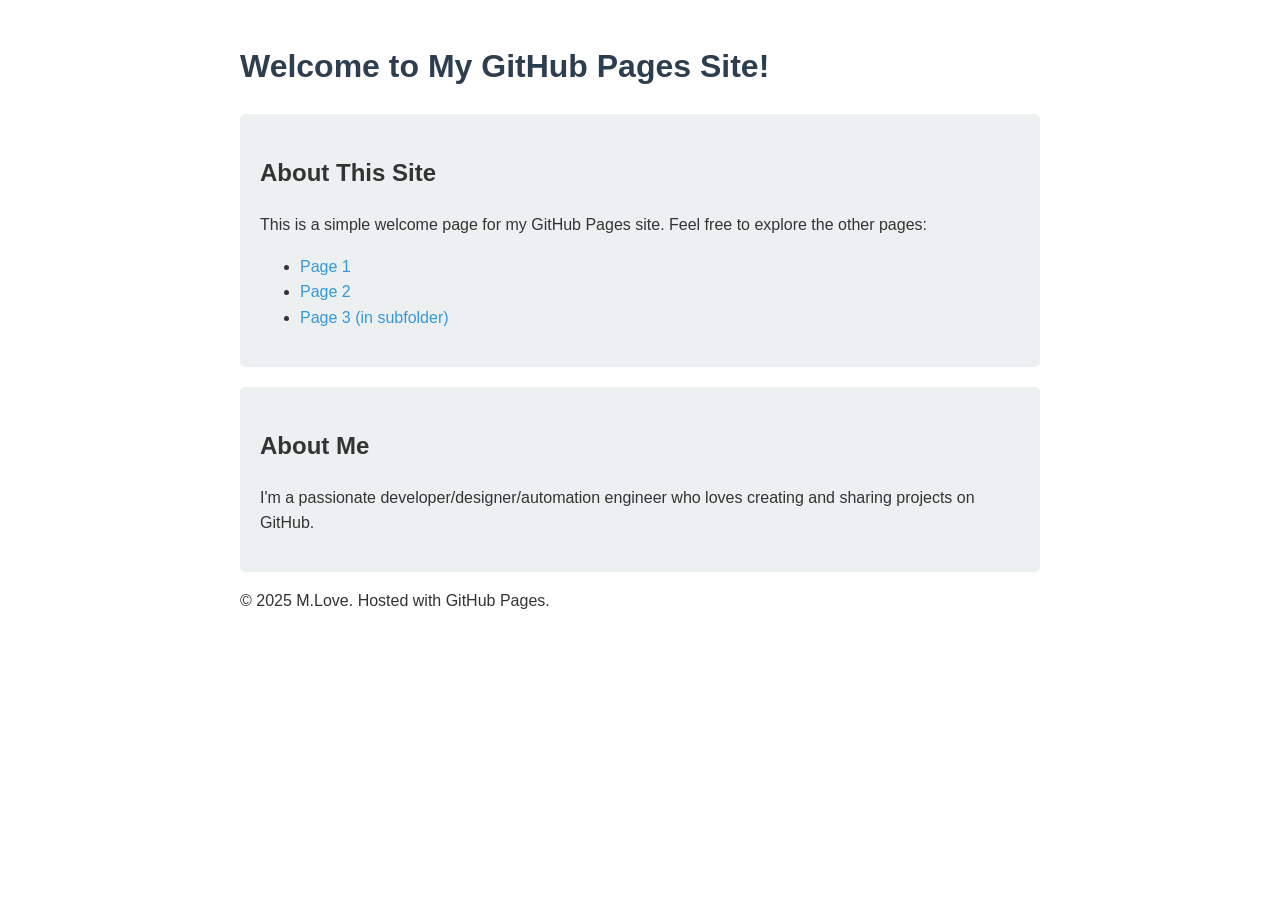
==== index.html @ 967da993 "add index.html" ====
<!DOCTYPE html>
<html lang="en">
<head>
    <meta charset="UTF-8">
    <meta name="viewport" content="width=device-width, initial-scale=1.0">
    <title>Welcome to My GitHub Pages Site</title>
    <style>
        body {
            font-family: Arial, sans-serif;
            line-height: 1.6;
            color: #333;
            max-width: 800px;
            margin: 0 auto;
            padding: 20px;
        }
        h1 {
            color: #2c3e50;
        }
        .container {
            background-color: #ecf0f1;
            border-radius: 5px;
            padding: 20px;
            margin-top: 20px;
        }
        a {
            color: #3498db;
            text-decoration: none;
        }
        a:hover {
            text-decoration: underline;
        }
    </style>
</head>
<body>
    <h1>Welcome to My GitHub Pages Site!</h1>

    <div class="container">
        <h2>About This Site</h2>
        <p>This is a simple welcome page for my GitHub Pages site. Feel free to explore the other pages:</p>
        <ul>
            <li><a href="page1.html">Page 1</a></li>
            <li><a href="page2.html">Page 2</a></li>
            <li><a href="subfolder/page3.html">Page 3 (in subfolder)</a></li>
        </ul>
    </div>

    <div class="container">
        <h2>About Me</h2>
        <p>I'm a passionate developer/designer/automation engineer who loves creating and sharing projects on GitHub.</p>
    </div>

    <footer>
        <p>&copy; 2025 M.Love. Hosted with GitHub Pages.</p>
    </footer>
</body>
</html>
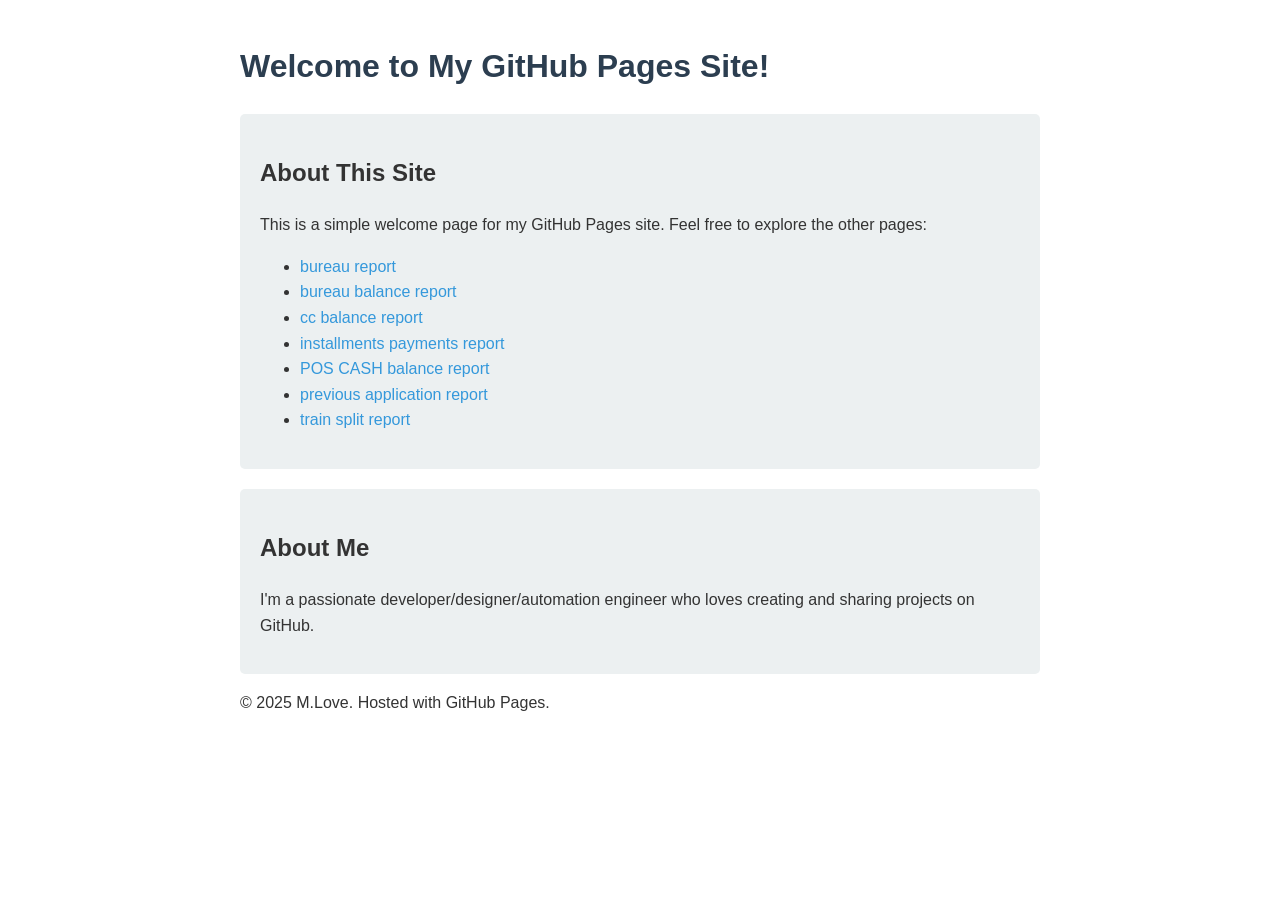
==== commit f1720e28: "testing123" ====
--- a/index.html
+++ b/index.html
@@ -38,9 +38,13 @@
         <h2>About This Site</h2>
         <p>This is a simple welcome page for my GitHub Pages site. Feel free to explore the other pages:</p>
         <ul>
-            <li><a href="page1.html">Page 1</a></li>
-            <li><a href="page2.html">Page 2</a></li>
-            <li><a href="subfolder/page3.html">Page 3 (in subfolder)</a></li>
+            <li><a href="TC3_4/bureau_report.html">bureau report</a></li>
+            <li><a href="TC3_4/bureau_balance_report.html">bureau balance report</a></li>
+            <li><a href="TC3_4/credit_card_balance_report.html">cc balance report</a></li>
+            <li><a href="TC3_4/installments_payments_report.html">installments payments report</a></li>
+            <li><a href="TC3_4/POS_CASH_balance_report.html">POS CASH balance report</a></li>
+            <li><a href="TC3_4/previous_application_report.html">previous application report</a></li>
+            <li><a href="TC3_4/train_report.html">train split report</a></li>
         </ul>
     </div>
 
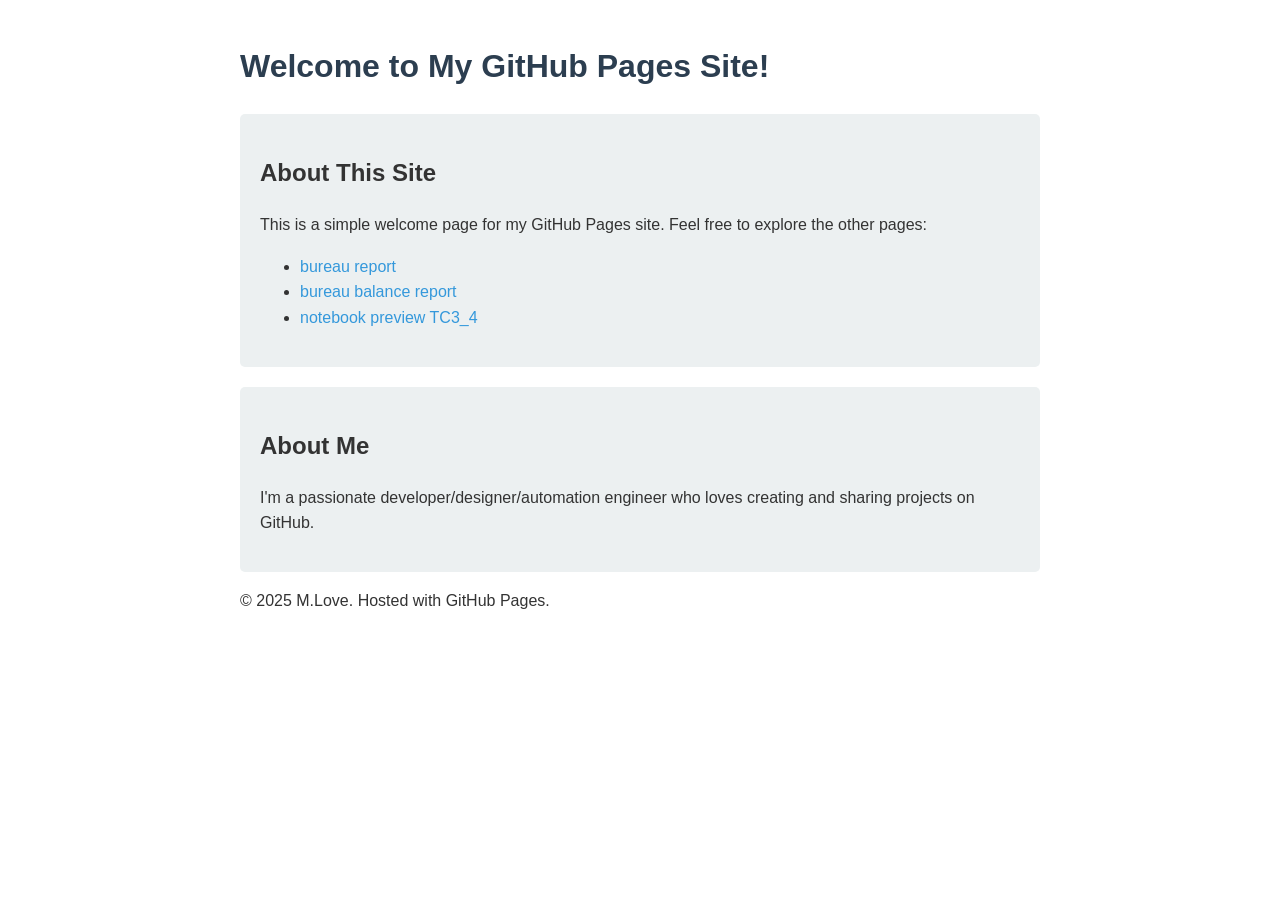
==== commit b07b702f: "Update index.html" ====
--- a/index.html
+++ b/index.html
@@ -40,11 +40,7 @@
         <ul>
             <li><a href="TC3_4/bureau_report.html">bureau report</a></li>
             <li><a href="TC3_4/bureau_balance_report.html">bureau balance report</a></li>
-            <li><a href="TC3_4/credit_card_balance_report.html">cc balance report</a></li>
-            <li><a href="TC3_4/installments_payments_report.html">installments payments report</a></li>
-            <li><a href="TC3_4/POS_CASH_balance_report.html">POS CASH balance report</a></li>
-            <li><a href="TC3_4/previous_application_report.html">previous application report</a></li>
-            <li><a href="TC3_4/train_report.html">train split report</a></li>
+            <li><a href="TC3_4/credit_risk.ipynb.html">notebook preview TC3_4</a></li>
         </ul>
     </div>
 
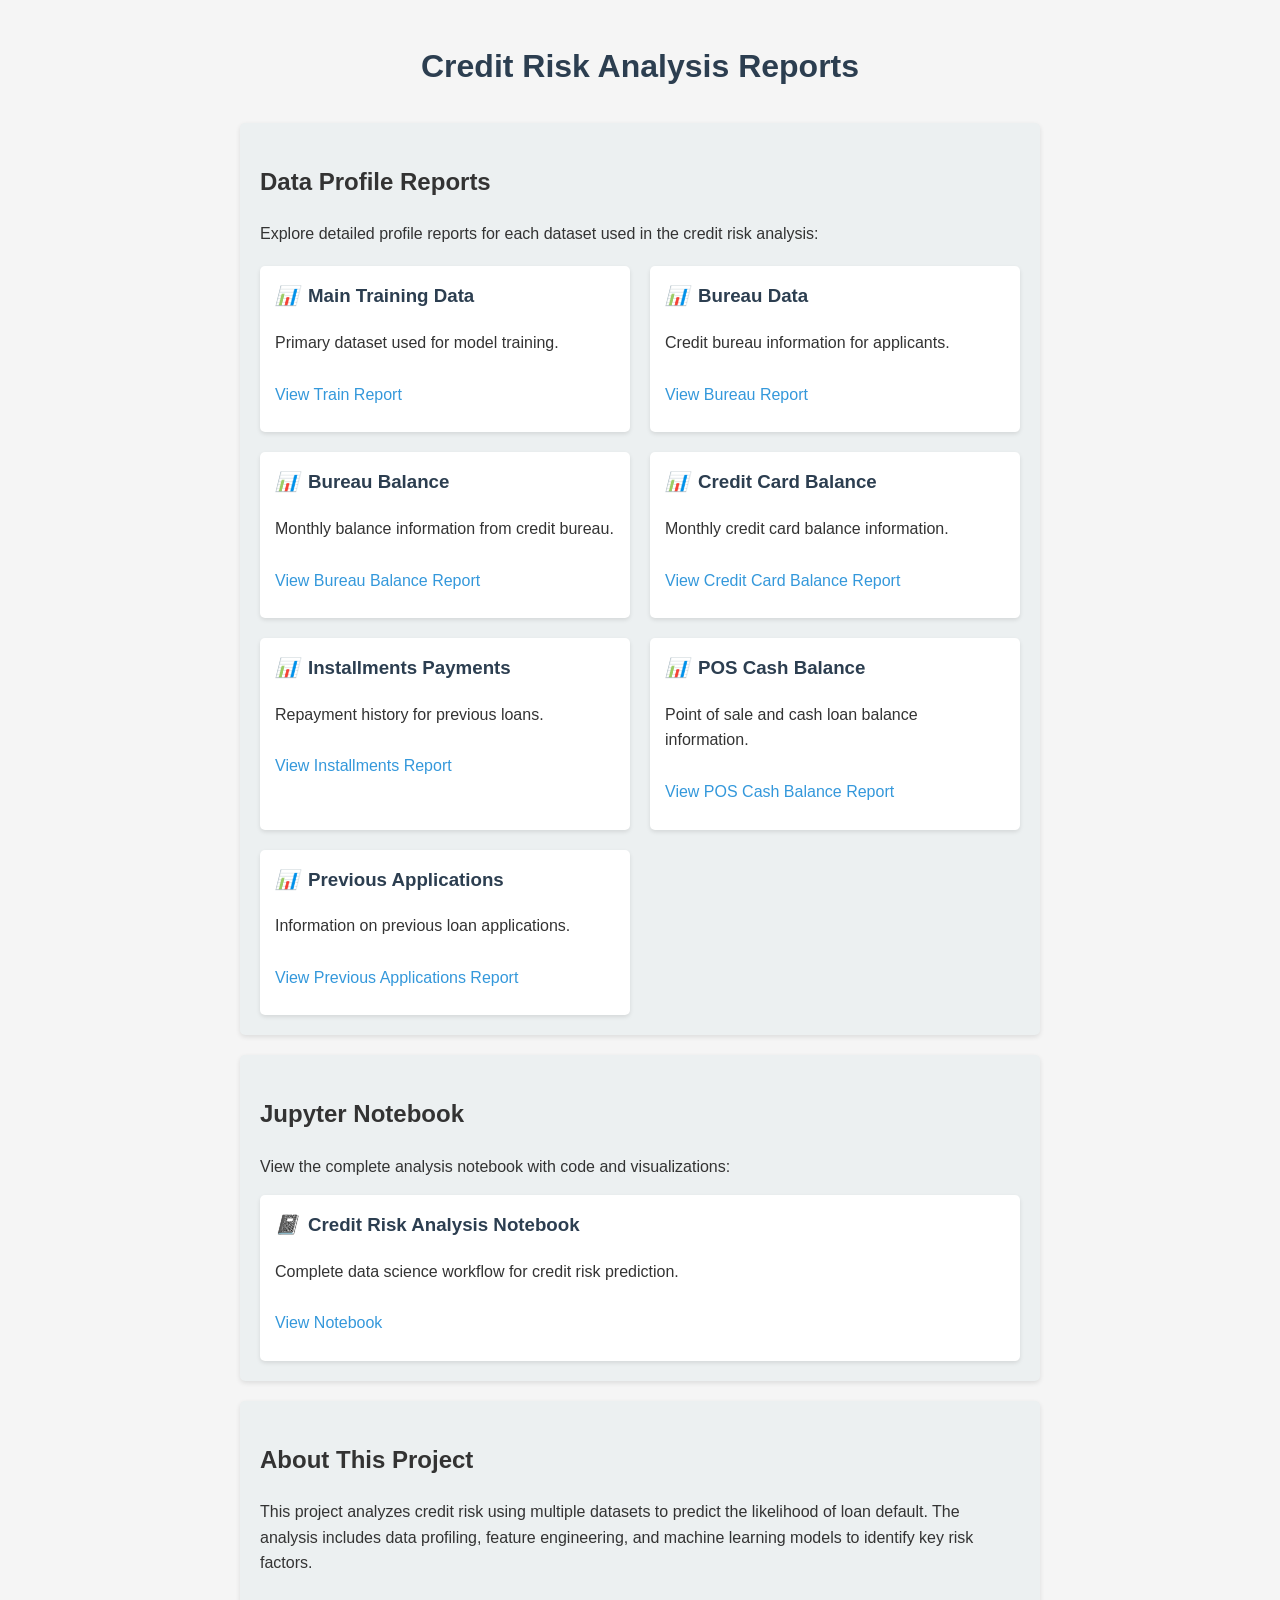
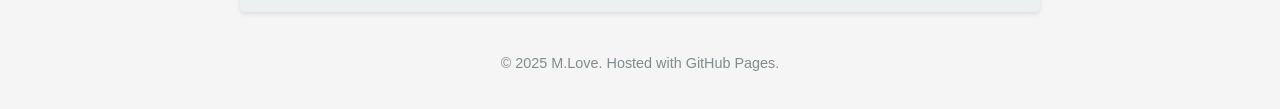
==== commit 9f1b4612: "Update index.html" ====
--- a/index.html
+++ b/index.html
@@ -3,7 +3,7 @@
 <head>
     <meta charset="UTF-8">
     <meta name="viewport" content="width=device-width, initial-scale=1.0">
-    <title>Welcome to My GitHub Pages Site</title>
+    <title>Credit Risk Analysis Reports</title>
     <style>
         body {
             font-family: Arial, sans-serif;
@@ -12,41 +12,127 @@
             max-width: 800px;
             margin: 0 auto;
             padding: 20px;
+            background-color: #f5f5f5;
         }
         h1 {
             color: #2c3e50;
+            text-align: center;
+            margin-bottom: 30px;
         }
         .container {
             background-color: #ecf0f1;
             border-radius: 5px;
             padding: 20px;
             margin-top: 20px;
+            box-shadow: 0 2px 5px rgba(0,0,0,0.1);
+        }
+        .reports-grid {
+            display: grid;
+            grid-template-columns: repeat(auto-fill, minmax(300px, 1fr));
+            gap: 20px;
+            margin-top: 20px;
+        }
+        .report-card {
+            background-color: white;
+            border-radius: 5px;
+            padding: 15px;
+            box-shadow: 0 2px 4px rgba(0,0,0,0.1);
+            transition: transform 0.2s, box-shadow 0.2s;
+        }
+        .report-card:hover {
+            transform: translateY(-5px);
+            box-shadow: 0 5px 15px rgba(0,0,0,0.1);
+        }
+        .report-card h3 {
+            margin-top: 0;
+            color: #2c3e50;
+        }
+        .report-icon {
+            margin-right: 10px;
+            color: #3498db;
         }
         a {
             color: #3498db;
             text-decoration: none;
+            display: block;
+            padding: 10px 0;
         }
         a:hover {
             text-decoration: underline;
         }
+        footer {
+            margin-top: 40px;
+            text-align: center;
+            font-size: 0.9em;
+            color: #7f8c8d;
+        }
     </style>
 </head>
 <body>
-    <h1>Welcome to My GitHub Pages Site!</h1>
+    <h1>Credit Risk Analysis Reports</h1>
 
     <div class="container">
-        <h2>About This Site</h2>
-        <p>This is a simple welcome page for my GitHub Pages site. Feel free to explore the other pages:</p>
-        <ul>
-            <li><a href="TC3_4/bureau_report.html">bureau report</a></li>
-            <li><a href="TC3_4/bureau_balance_report.html">bureau balance report</a></li>
-            <li><a href="TC3_4/credit_risk.ipynb.html">notebook preview TC3_4</a></li>
-        </ul>
+        <h2>Data Profile Reports</h2>
+        <p>Explore detailed profile reports for each dataset used in the credit risk analysis:</p>
+        
+        <div class="reports-grid">
+            <div class="report-card">
+                <h3><i class="report-icon">📊</i>Main Training Data</h3>
+                <p>Primary dataset used for model training.</p>
+                <a href="train_report.html">View Train Report</a>
+            </div>
+            
+            <div class="report-card">
+                <h3><i class="report-icon">📊</i>Bureau Data</h3>
+                <p>Credit bureau information for applicants.</p>
+                <a href="bureau_report.html">View Bureau Report</a>
+            </div>
+            
+            <div class="report-card">
+                <h3><i class="report-icon">📊</i>Bureau Balance</h3>
+                <p>Monthly balance information from credit bureau.</p>
+                <a href="bureau_balance_report.html">View Bureau Balance Report</a>
+            </div>
+            
+            <div class="report-card">
+                <h3><i class="report-icon">📊</i>Credit Card Balance</h3>
+                <p>Monthly credit card balance information.</p>
+                <a href="credit_card_balance_report.html">View Credit Card Balance Report</a>
+            </div>
+            
+            <div class="report-card">
+                <h3><i class="report-icon">📊</i>Installments Payments</h3>
+                <p>Repayment history for previous loans.</p>
+                <a href="installments_payments_report.html">View Installments Report</a>
+            </div>
+            
+            <div class="report-card">
+                <h3><i class="report-icon">📊</i>POS Cash Balance</h3>
+                <p>Point of sale and cash loan balance information.</p>
+                <a href="POS_CASH_balance_report.html">View POS Cash Balance Report</a>
+            </div>
+            
+            <div class="report-card">
+                <h3><i class="report-icon">📊</i>Previous Applications</h3>
+                <p>Information on previous loan applications.</p>
+                <a href="previous_application_report.html">View Previous Applications Report</a>
+            </div>
+        </div>
     </div>
 
     <div class="container">
-        <h2>About Me</h2>
-        <p>I'm a passionate developer/designer/automation engineer who loves creating and sharing projects on GitHub.</p>
+        <h2>Jupyter Notebook</h2>
+        <p>View the complete analysis notebook with code and visualizations:</p>
+        <div class="report-card">
+            <h3><i class="report-icon">📓</i>Credit Risk Analysis Notebook</h3>
+            <p>Complete data science workflow for credit risk prediction.</p>
+            <a href="credit_risk.html">View Notebook</a>
+        </div>
+    </div>
+
+    <div class="container">
+        <h2>About This Project</h2>
+        <p>This project analyzes credit risk using multiple datasets to predict the likelihood of loan default. The analysis includes data profiling, feature engineering, and machine learning models to identify key risk factors.</p>
     </div>
 
     <footer>
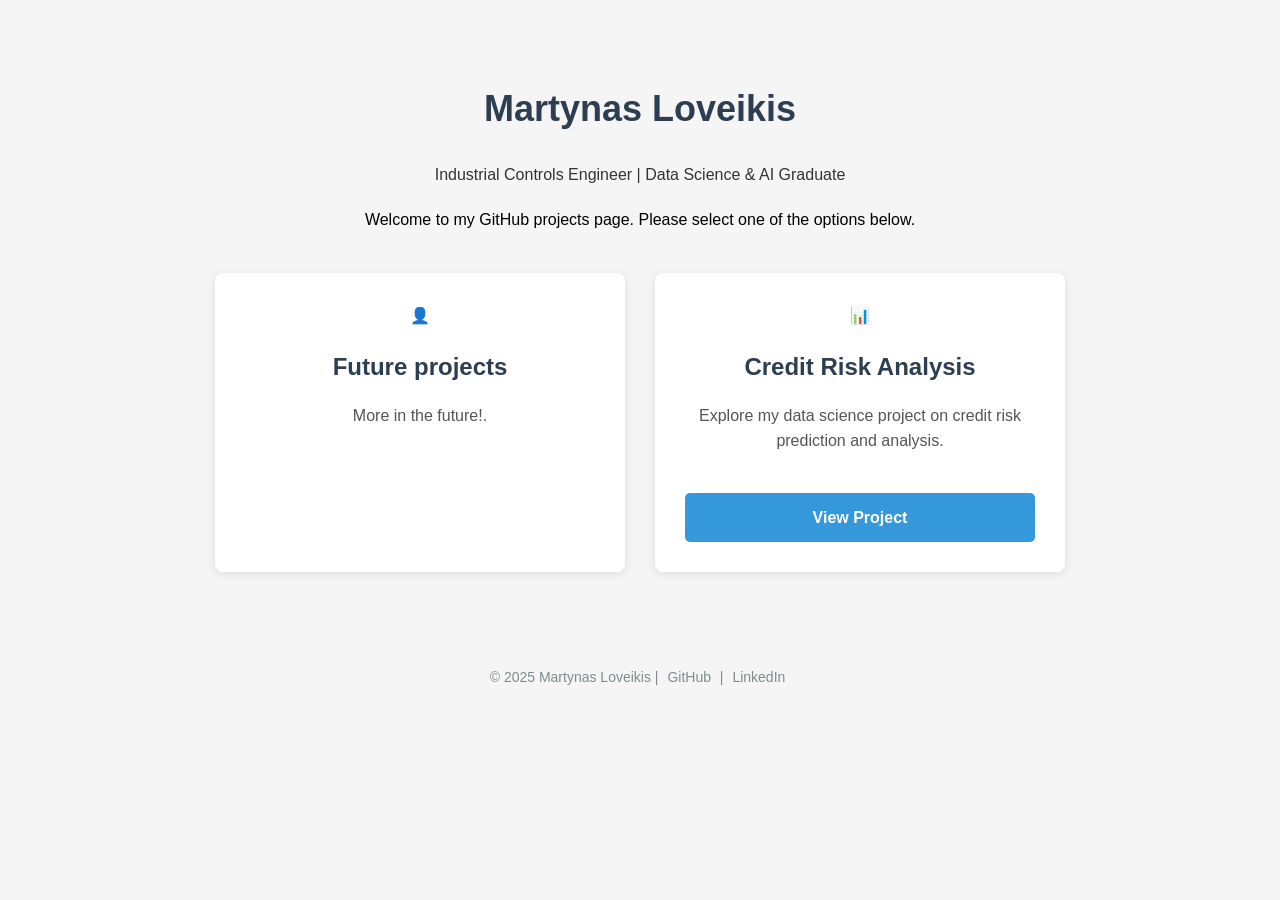
==== commit 53181916: "add starter page with browsing" ====
--- a/index.html
+++ b/index.html
@@ -1,142 +1,131 @@
-<!DOCTYPE html>
-<html lang="en">
-<head>
-    <meta charset="UTF-8">
-    <meta name="viewport" content="width=device-width, initial-scale=1.0">
-    <title>Credit Risk Analysis Reports</title>
-    <style>
-        body {
-            font-family: Arial, sans-serif;
-            line-height: 1.6;
-            color: #333;
-            max-width: 800px;
-            margin: 0 auto;
-            padding: 20px;
-            background-color: #f5f5f5;
-        }
-        h1 {
-            color: #2c3e50;
-            text-align: center;
-            margin-bottom: 30px;
-        }
-        .container {
-            background-color: #ecf0f1;
-            border-radius: 5px;
-            padding: 20px;
-            margin-top: 20px;
-            box-shadow: 0 2px 5px rgba(0,0,0,0.1);
-        }
-        .reports-grid {
-            display: grid;
-            grid-template-columns: repeat(auto-fill, minmax(300px, 1fr));
-            gap: 20px;
-            margin-top: 20px;
-        }
-        .report-card {
-            background-color: white;
-            border-radius: 5px;
-            padding: 15px;
-            box-shadow: 0 2px 4px rgba(0,0,0,0.1);
-            transition: transform 0.2s, box-shadow 0.2s;
-        }
-        .report-card:hover {
-            transform: translateY(-5px);
-            box-shadow: 0 5px 15px rgba(0,0,0,0.1);
-        }
-        .report-card h3 {
-            margin-top: 0;
-            color: #2c3e50;
-        }
-        .report-icon {
-            margin-right: 10px;
-            color: #3498db;
-        }
-        a {
-            color: #3498db;
-            text-decoration: none;
-            display: block;
-            padding: 10px 0;
-        }
-        a:hover {
-            text-decoration: underline;
-        }
-        footer {
-            margin-top: 40px;
-            text-align: center;
-            font-size: 0.9em;
-            color: #7f8c8d;
-        }
-    </style>
-</head>
-<body>
-    <h1>Credit Risk Analysis Reports</h1>
-
-    <div class="container">
-        <h2>Data Profile Reports</h2>
-        <p>Explore detailed profile reports for each dataset used in the credit risk analysis:</p>
-        
-        <div class="reports-grid">
-            <div class="report-card">
-                <h3><i class="report-icon">📊</i>Main Training Data</h3>
-                <p>Primary dataset used for model training.</p>
-                <a href="train_report.html">View Train Report</a>
-            </div>
-            
-            <div class="report-card">
-                <h3><i class="report-icon">📊</i>Bureau Data</h3>
-                <p>Credit bureau information for applicants.</p>
-                <a href="bureau_report.html">View Bureau Report</a>
-            </div>
-            
-            <div class="report-card">
-                <h3><i class="report-icon">📊</i>Bureau Balance</h3>
-                <p>Monthly balance information from credit bureau.</p>
-                <a href="bureau_balance_report.html">View Bureau Balance Report</a>
-            </div>
-            
-            <div class="report-card">
-                <h3><i class="report-icon">📊</i>Credit Card Balance</h3>
-                <p>Monthly credit card balance information.</p>
-                <a href="credit_card_balance_report.html">View Credit Card Balance Report</a>
-            </div>
-            
-            <div class="report-card">
-                <h3><i class="report-icon">📊</i>Installments Payments</h3>
-                <p>Repayment history for previous loans.</p>
-                <a href="installments_payments_report.html">View Installments Report</a>
-            </div>
-            
-            <div class="report-card">
-                <h3><i class="report-icon">📊</i>POS Cash Balance</h3>
-                <p>Point of sale and cash loan balance information.</p>
-                <a href="POS_CASH_balance_report.html">View POS Cash Balance Report</a>
-            </div>
-            
-            <div class="report-card">
-                <h3><i class="report-icon">📊</i>Previous Applications</h3>
-                <p>Information on previous loan applications.</p>
-                <a href="previous_application_report.html">View Previous Applications Report</a>
-            </div>
-        </div>
-    </div>
-
-    <div class="container">
-        <h2>Jupyter Notebook</h2>
-        <p>View the complete analysis notebook with code and visualizations:</p>
-        <div class="report-card">
-            <h3><i class="report-icon">📓</i>Credit Risk Analysis Notebook</h3>
-            <p>Complete data science workflow for credit risk prediction.</p>
-            <a href="credit_risk.html">View Notebook</a>
-        </div>
-    </div>
-
-    <div class="container">
-        <h2>About This Project</h2>
-        <p>This project analyzes credit risk using multiple datasets to predict the likelihood of loan default. The analysis includes data profiling, feature engineering, and machine learning models to identify key risk factors.</p>
-    </div>
-
-    <footer>
-        <p>&copy; 2025 M.Love. Hosted with GitHub Pages.</p>
-    </footer>
-</body>
-</html>
+<!DOCTYPE html>
+<html lang="en">
+<head>
+    <meta charset="UTF-8">
+    <meta name="viewport" content="width=device-width, initial-scale=1.0">
+    <title>Martynas Loveikis</title>
+    <style>
+        body {
+            font-family: Arial, sans-serif;
+            line-height: 1.6;
+            margin: 0;
+            padding: 0;
+            background-color: #f5f5f5;
+            text-align: center;
+        }
+
+        h1 {
+            color: #2c3e50;
+            margin-top: 80px;
+            font-size: 36px;
+        }
+
+        .subtitle {
+            color: #333;
+            margin-bottom: 20px;
+        }
+
+        .intro {
+            margin: 20px auto;
+            max-width: 800px;
+        }
+
+        .project-grid {
+            display: flex;
+            justify-content: center;
+            gap: 30px;
+            margin: 40px auto;
+            max-width: 1000px;
+        }
+
+        .project-card {
+            background-color: white;
+            border-radius: 8px;
+            padding: 30px;
+            width: 350px;
+            box-shadow: 0 2px 10px rgba(0,0,0,0.1);
+            text-align: center;
+        }
+
+        .project-icon {
+            width: 80px;
+            height: 80px;
+            margin-bottom: 20px;
+        }
+
+        .project-title {
+            font-size: 24px;
+            color: #2c3e50;
+            margin-bottom: 15px;
+        }
+
+        .project-description {
+            color: #555;
+            margin-bottom: 30px;
+            min-height: 60px;
+        }
+
+        .view-button {
+            display: block;
+            background-color: #3498db;
+            color: white;
+            text-decoration: none;
+            padding: 12px 0;
+            border-radius: 5px;
+            font-weight: bold;
+            transition: background-color 0.3s;
+        }
+
+        .view-button:hover {
+            background-color: #2980b9;
+        }
+
+        footer {
+            margin-top: 60px;
+            padding: 20px;
+            color: #7f8c8d;
+            font-size: 14px;
+        }
+
+        footer a {
+            color: #7f8c8d;
+            text-decoration: none;
+            margin: 0 5px;
+        }
+
+        footer a:hover {
+            text-decoration: underline;
+        }
+    </style>
+</head>
+<body>
+    <h1>Martynas Loveikis</h1>
+
+    <div class="subtitle">
+        <p>Industrial Controls Engineer | Data Science & AI Graduate</p>
+    </div>
+
+    <div class="intro">
+        <p>Welcome to my GitHub projects page. Please select one of the options below.</p>
+    </div>
+
+    <div class="project-grid">
+        <div class="project-card">
+            <span class="project-icon">👤</span>
+            <h2 class="project-title">Future projects</h2>
+            <p class="project-description">More in the future!.</p>
+        </div>
+
+        <div class="project-card">
+            <span class="project-icon">📊</span>
+            <h2 class="project-title">Credit Risk Analysis</h2>
+            <p class="project-description">Explore my data science project on credit risk prediction and analysis.</p>
+            <a href="credit-risk.html" class="view-button">View Project</a>
+        </div>
+    </div>
+
+    <footer>
+        <p>© 2025 Martynas Loveikis | <a href="https://github.com/MLovei">GitHub</a> | <a href="https://www.linkedin.com/in/martynas-loveikis-093743139/">LinkedIn</a></p>
+    </footer>
+</body>
+</html>
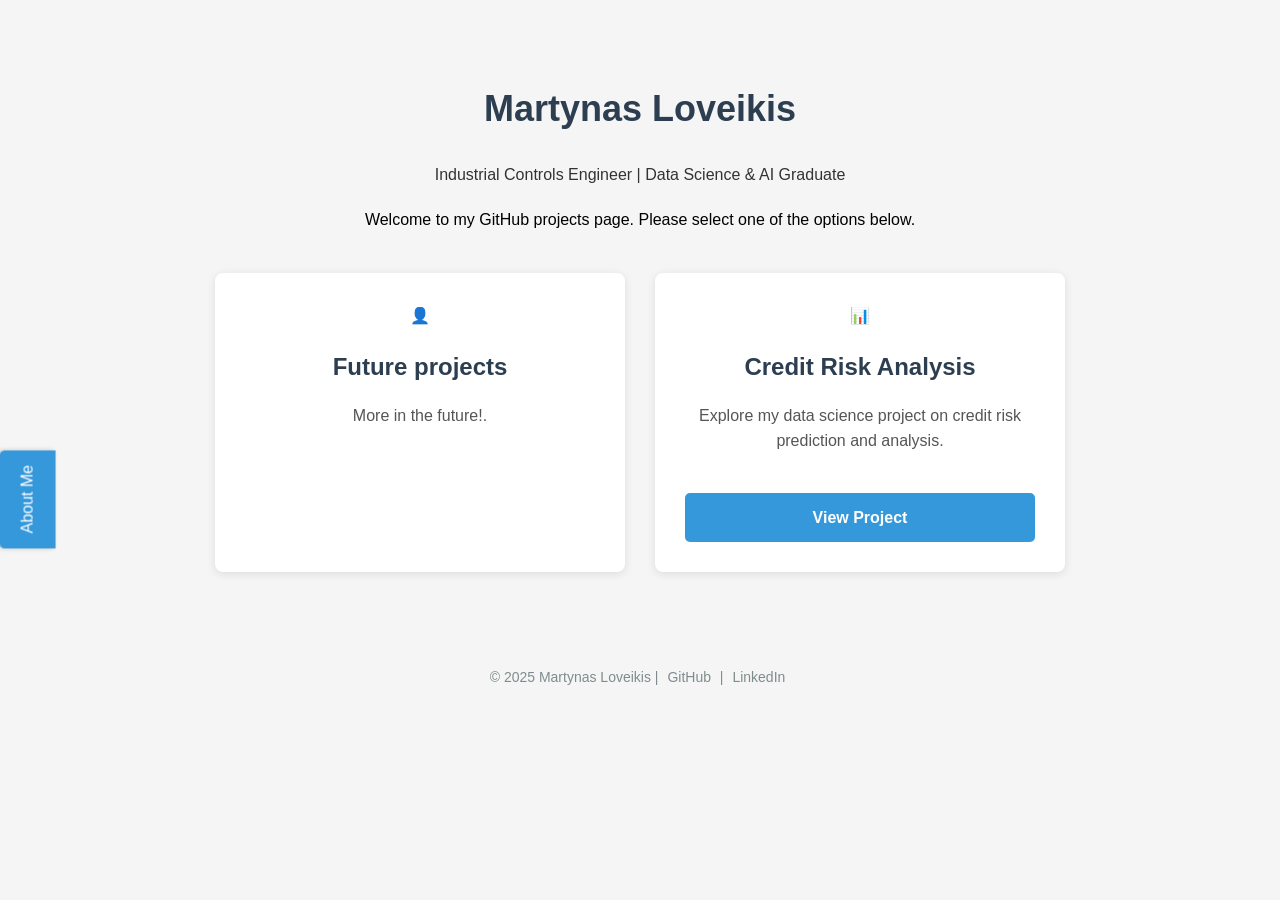
==== commit 0658ce95: "Update index.html I need to add a basic button to make use of the profile.html" ====
--- a/index.html
+++ b/index.html
@@ -96,9 +96,35 @@
         footer a:hover {
             text-decoration: underline;
         }
+
+        /* About Me button styles */
+        .about-me-button {
+            position: fixed;
+            left: 0;
+            top: 50%;
+            transform: translateY(-50%);
+            background-color: #3498db;
+            color: white;
+            padding: 15px;
+            border-radius: 0 5px 5px 0;
+            text-decoration: none;
+            writing-mode: vertical-lr;
+            transform: rotate(180deg);
+            box-shadow: 2px 0 5px rgba(0,0,0,0.2);
+            z-index: 1000;
+            transition: all 0.3s ease;
+        }
+        
+        .about-me-button:hover {
+            background-color: #2980b9;
+            padding-left: 20px;
+        }
     </style>
 </head>
 <body>
+    <!-- About Me button -->
+    <a href="profile.html" class="about-me-button">About Me</a>
+
     <h1>Martynas Loveikis</h1>
 
     <div class="subtitle">
